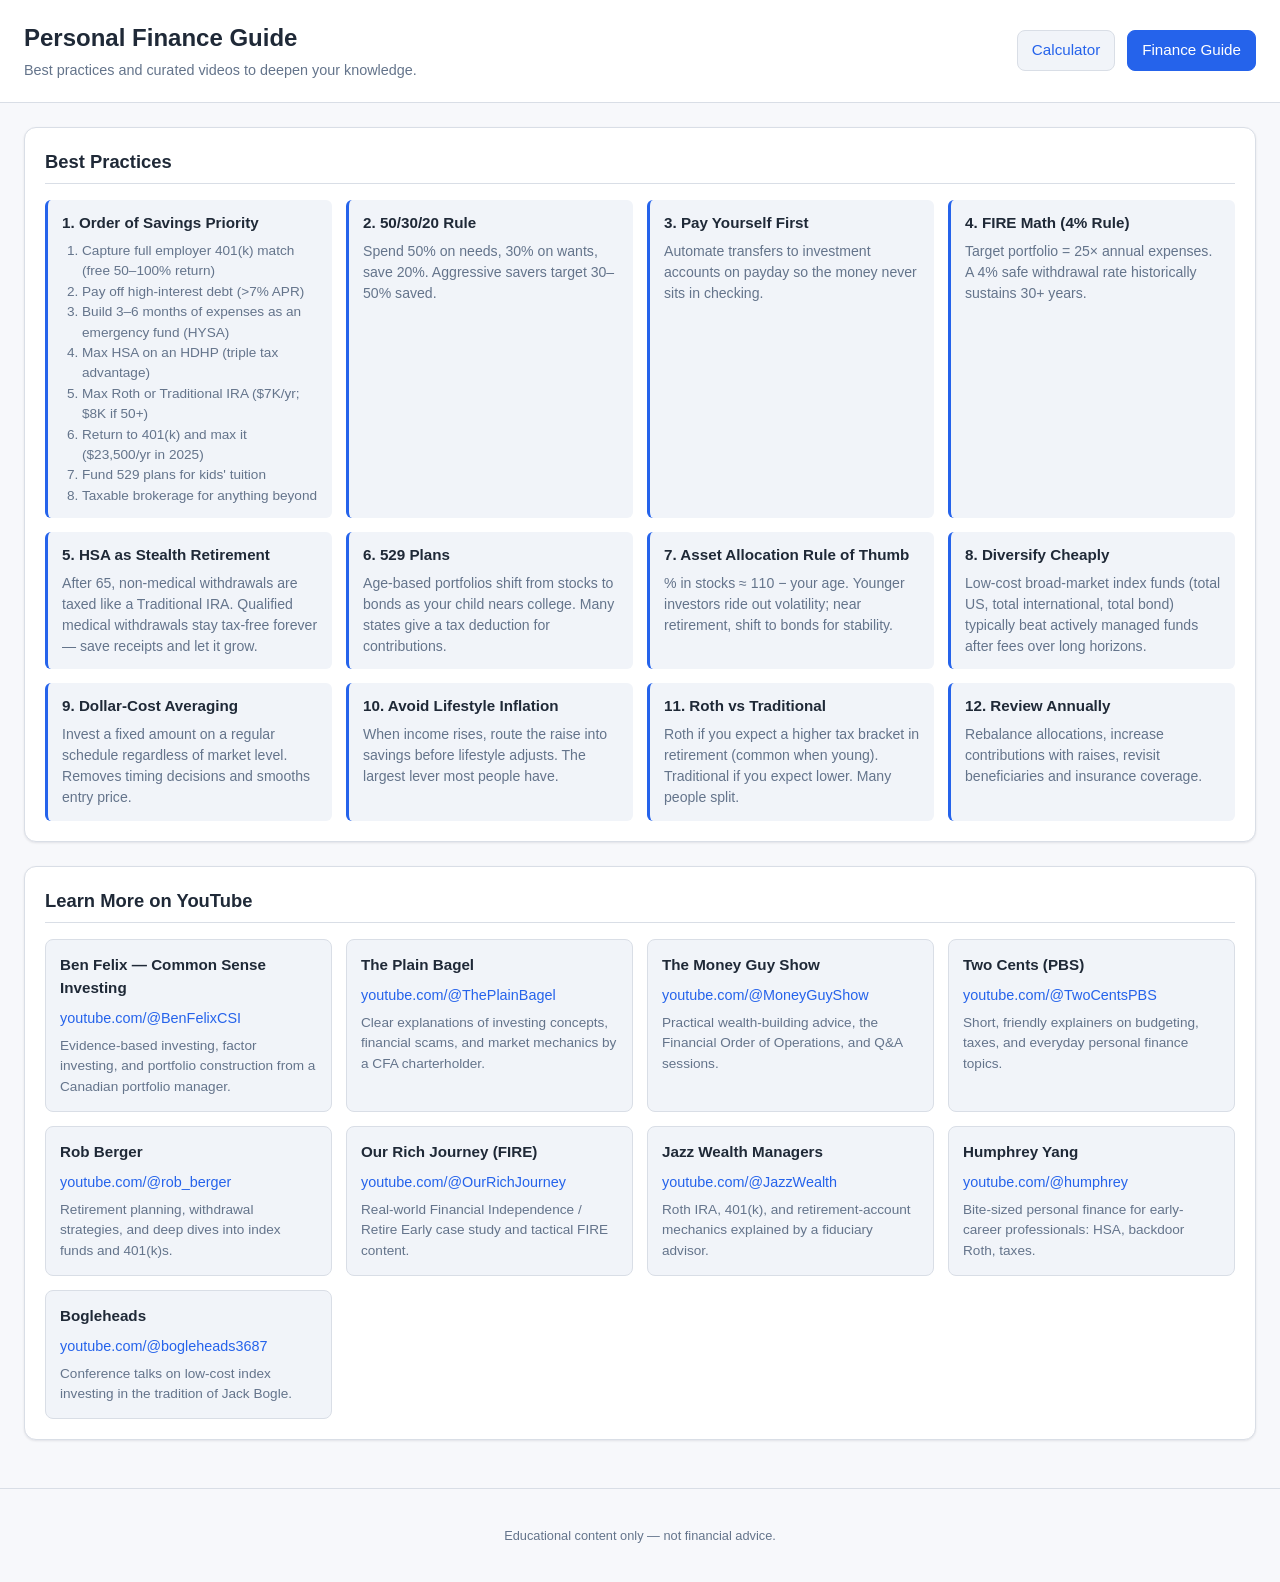
==== personal-finance.html @ 5ec2acc9 "Redesign calculator and split finance guide into its own page - Move Personal Finance best practices" ====
<!DOCTYPE html>
<html lang="en">
<head>
  <meta charset="UTF-8" />
  <meta name="viewport" content="width=device-width, initial-scale=1.0" />
  <title>Personal Finance Guide</title>
  <link rel="stylesheet" href="styles.css" />
</head>
<body>
  <header class="site-header">
    <div class="header-inner">
      <div>
        <h1>Personal Finance Guide</h1>
        <p>Best practices and curated videos to deepen your knowledge.</p>
      </div>
      <nav class="top-nav">
        <a href="index.html">Calculator</a>
        <a href="personal-finance.html" class="active">Finance Guide</a>
      </nav>
    </div>
  </header>

  <main>
    <section>
      <h2>Best Practices</h2>
      <div class="tips-grid">
        <div class="tip">
          <h4>1. Order of Savings Priority</h4>
          <ol>
            <li>Capture full employer 401(k) match (free 50&ndash;100% return)</li>
            <li>Pay off high-interest debt (&gt;7% APR)</li>
            <li>Build 3&ndash;6 months of expenses as an emergency fund (HYSA)</li>
            <li>Max HSA on an HDHP (triple tax advantage)</li>
            <li>Max Roth or Traditional IRA ($7K/yr; $8K if 50+)</li>
            <li>Return to 401(k) and max it ($23,500/yr in 2025)</li>
            <li>Fund 529 plans for kids' tuition</li>
            <li>Taxable brokerage for anything beyond</li>
          </ol>
        </div>
        <div class="tip">
          <h4>2. 50/30/20 Rule</h4>
          <p>Spend 50% on needs, 30% on wants, save 20%. Aggressive savers target 30&ndash;50% saved.</p>
        </div>
        <div class="tip">
          <h4>3. Pay Yourself First</h4>
          <p>Automate transfers to investment accounts on payday so the money never sits in checking.</p>
        </div>
        <div class="tip">
          <h4>4. FIRE Math (4% Rule)</h4>
          <p>Target portfolio = 25&times; annual expenses. A 4% safe withdrawal rate historically sustains 30+ years.</p>
        </div>
        <div class="tip">
          <h4>5. HSA as Stealth Retirement</h4>
          <p>After 65, non-medical withdrawals are taxed like a Traditional IRA. Qualified medical withdrawals stay tax-free forever &mdash; save receipts and let it grow.</p>
        </div>
        <div class="tip">
          <h4>6. 529 Plans</h4>
          <p>Age-based portfolios shift from stocks to bonds as your child nears college. Many states give a tax deduction for contributions.</p>
        </div>
        <div class="tip">
          <h4>7. Asset Allocation Rule of Thumb</h4>
          <p>% in stocks &asymp; 110 &minus; your age. Younger investors ride out volatility; near retirement, shift to bonds for stability.</p>
        </div>
        <div class="tip">
          <h4>8. Diversify Cheaply</h4>
          <p>Low-cost broad-market index funds (total US, total international, total bond) typically beat actively managed funds after fees over long horizons.</p>
        </div>
        <div class="tip">
          <h4>9. Dollar-Cost Averaging</h4>
          <p>Invest a fixed amount on a regular schedule regardless of market level. Removes timing decisions and smooths entry price.</p>
        </div>
        <div class="tip">
          <h4>10. Avoid Lifestyle Inflation</h4>
          <p>When income rises, route the raise into savings before lifestyle adjusts. The largest lever most people have.</p>
        </div>
        <div class="tip">
          <h4>11. Roth vs Traditional</h4>
          <p>Roth if you expect a higher tax bracket in retirement (common when young). Traditional if you expect lower. Many people split.</p>
        </div>
        <div class="tip">
          <h4>12. Review Annually</h4>
          <p>Rebalance allocations, increase contributions with raises, revisit beneficiaries and insurance coverage.</p>
        </div>
      </div>
    </section>

    <section>
      <h2>Learn More on YouTube</h2>
      <div class="video-grid">
        <div class="video-card">
          <h4>Ben Felix &mdash; Common Sense Investing</h4>
          <a href="https://www.youtube.com/@BenFelixCSI" target="_blank" rel="noopener">youtube.com/@BenFelixCSI</a>
          <p>Evidence-based investing, factor investing, and portfolio construction from a Canadian portfolio manager.</p>
        </div>
        <div class="video-card">
          <h4>The Plain Bagel</h4>
          <a href="https://www.youtube.com/@ThePlainBagel" target="_blank" rel="noopener">youtube.com/@ThePlainBagel</a>
          <p>Clear explanations of investing concepts, financial scams, and market mechanics by a CFA charterholder.</p>
        </div>
        <div class="video-card">
          <h4>The Money Guy Show</h4>
          <a href="https://www.youtube.com/@MoneyGuyShow" target="_blank" rel="noopener">youtube.com/@MoneyGuyShow</a>
          <p>Practical wealth-building advice, the Financial Order of Operations, and Q&amp;A sessions.</p>
        </div>
        <div class="video-card">
          <h4>Two Cents (PBS)</h4>
          <a href="https://www.youtube.com/@TwoCentsPBS" target="_blank" rel="noopener">youtube.com/@TwoCentsPBS</a>
          <p>Short, friendly explainers on budgeting, taxes, and everyday personal finance topics.</p>
        </div>
        <div class="video-card">
          <h4>Rob Berger</h4>
          <a href="https://www.youtube.com/@rob_berger" target="_blank" rel="noopener">youtube.com/@rob_berger</a>
          <p>Retirement planning, withdrawal strategies, and deep dives into index funds and 401(k)s.</p>
        </div>
        <div class="video-card">
          <h4>Our Rich Journey (FIRE)</h4>
          <a href="https://www.youtube.com/@OurRichJourney" target="_blank" rel="noopener">youtube.com/@OurRichJourney</a>
          <p>Real-world Financial Independence / Retire Early case study and tactical FIRE content.</p>
        </div>
        <div class="video-card">
          <h4>Jazz Wealth Managers</h4>
          <a href="https://www.youtube.com/@JazzWealth" target="_blank" rel="noopener">youtube.com/@JazzWealth</a>
          <p>Roth IRA, 401(k), and retirement-account mechanics explained by a fiduciary advisor.</p>
        </div>
        <div class="video-card">
          <h4>Humphrey Yang</h4>
          <a href="https://www.youtube.com/@humphrey" target="_blank" rel="noopener">youtube.com/@humphrey</a>
          <p>Bite-sized personal finance for early-career professionals: HSA, backdoor Roth, taxes.</p>
        </div>
        <div class="video-card">
          <h4>Bogleheads</h4>
          <a href="https://www.youtube.com/@bogleheads3687" target="_blank" rel="noopener">youtube.com/@bogleheads3687</a>
          <p>Conference talks on low-cost index investing in the tradition of Jack Bogle.</p>
        </div>
      </div>
    </section>
  </main>

  <footer>
    <p>Educational content only &mdash; not financial advice.</p>
  </footer>
</body>
</html>
---- styles.css ----
:root {
  --bg: #f7f8fb;
  --panel: #ffffff;
  --panel-2: #f1f4f9;
  --border: #d9dee6;
  --text: #1f2937;
  --muted: #64748b;
  --accent: #2563eb;
  --accent-2: #7c3aed;
  --good: #16a34a;
  --warn: #d97706;
  --bad: #dc2626;
  --shadow: 0 1px 3px rgba(15, 23, 42, 0.06), 0 1px 2px rgba(15, 23, 42, 0.04);
}

* { box-sizing: border-box; }

body {
  margin: 0;
  font-family: -apple-system, BlinkMacSystemFont, "Segoe UI", Roboto, sans-serif;
  background: var(--bg);
  color: var(--text);
  line-height: 1.5;
}

header.site-header {
  background: var(--panel);
  border-bottom: 1px solid var(--border);
  padding: 20px 24px;
}
header.site-header .header-inner {
  max-width: 1400px;
  margin: 0 auto;
  display: flex;
  align-items: center;
  justify-content: space-between;
  flex-wrap: wrap;
  gap: 12px;
}
header.site-header h1 {
  margin: 0;
  font-size: 1.5rem;
  color: var(--text);
}
header.site-header p {
  margin: 4px 0 0;
  color: var(--muted);
  font-size: 0.9rem;
}

nav.top-nav {
  display: flex;
  gap: 12px;
  align-items: center;
}
nav.top-nav a {
  color: var(--accent);
  text-decoration: none;
  font-weight: 500;
  font-size: 0.95rem;
  padding: 8px 14px;
  border: 1px solid var(--border);
  border-radius: 8px;
  background: var(--panel-2);
  transition: background 0.15s, border-color 0.15s;
}
nav.top-nav a:hover {
  background: #e8efff;
  border-color: var(--accent);
}
nav.top-nav a.active {
  background: var(--accent);
  color: #fff;
  border-color: var(--accent);
}

main {
  max-width: 1400px;
  margin: 0 auto;
  padding: 24px;
}

section {
  background: var(--panel);
  border: 1px solid var(--border);
  border-radius: 12px;
  padding: 20px;
  margin-bottom: 24px;
  box-shadow: var(--shadow);
}
section h2 {
  margin: 0 0 16px;
  font-size: 1.15rem;
  color: var(--text);
  border-bottom: 1px solid var(--border);
  padding-bottom: 8px;
}

.inputs-grid {
  display: grid;
  grid-template-columns: repeat(auto-fit, minmax(190px, 1fr));
  gap: 16px;
}

.input-group { display: flex; flex-direction: column; gap: 6px; }
.input-group label {
  font-size: 0.85rem;
  color: var(--muted);
  font-weight: 500;
}
.input-group input[type="number"] {
  background: var(--panel);
  border: 1px solid var(--border);
  border-radius: 8px;
  padding: 10px 12px;
  color: var(--text);
  font-size: 1rem;
}
.input-group input[type="number"]:focus {
  outline: none;
  border-color: var(--accent);
}

.sliders-grid {
  display: grid;
  grid-template-columns: repeat(auto-fit, minmax(260px, 1fr));
  gap: 14px;
}
.slider-row {
  background: var(--panel-2);
  padding: 12px 14px;
  border-radius: 8px;
  border: 1px solid var(--border);
}
.slider-row .label-row {
  display: flex;
  justify-content: space-between;
  align-items: baseline;
  margin-bottom: 8px;
}
.slider-row .label-row .name {
  font-size: 0.9rem;
  color: var(--text);
  font-weight: 500;
}
.slider-row .label-row .value {
  font-size: 0.9rem;
  color: var(--accent);
  font-weight: 600;
  font-variant-numeric: tabular-nums;
}
.slider-row .sub {
  font-size: 0.78rem;
  color: var(--muted);
  margin-top: 4px;
}
input[type="range"] {
  width: 100%;
  accent-color: var(--accent);
}

.two-col {
  display: grid;
  grid-template-columns: 1fr 1fr;
  gap: 24px;
}
@media (max-width: 900px) {
  .two-col { grid-template-columns: 1fr; }
}

.kpi-grid {
  display: grid;
  grid-template-columns: repeat(auto-fit, minmax(180px, 1fr));
  gap: 12px;
}
.kpi {
  background: var(--panel-2);
  border: 1px solid var(--border);
  border-radius: 8px;
  padding: 12px 14px;
}
.kpi .kpi-label {
  font-size: 0.78rem;
  color: var(--muted);
  text-transform: uppercase;
  letter-spacing: 0.04em;
}
.kpi .kpi-value {
  font-size: 1.3rem;
  font-weight: 600;
  color: var(--text);
  font-variant-numeric: tabular-nums;
  margin-top: 4px;
}
.kpi .kpi-sub {
  font-size: 0.8rem;
  color: var(--muted);
  margin-top: 2px;
}

.chart-wrap {
  position: relative;
  height: 320px;
}
.chart-wrap.small { height: 260px; }

.summary-table {
  width: 100%;
  font-size: 0.85rem;
  border-collapse: collapse;
}
.summary-table th, .summary-table td {
  padding: 8px 6px;
  text-align: right;
  border-bottom: 1px solid var(--border);
  font-variant-numeric: tabular-nums;
}
.summary-table th {
  color: var(--muted);
  font-weight: 500;
  background: var(--panel-2);
}
.summary-table th:first-child,
.summary-table td:first-child { text-align: left; }
.summary-table tr.total td {
  font-weight: 600;
  color: var(--accent);
  border-top: 2px solid var(--border);
}

button {
  background: var(--accent);
  color: #fff;
  border: 1px solid var(--accent);
  border-radius: 6px;
  padding: 8px 14px;
  cursor: pointer;
  font-size: 0.85rem;
  font-weight: 500;
}
button.secondary {
  background: var(--panel-2);
  color: var(--text);
  border-color: var(--border);
}
button:hover { filter: brightness(0.96); }

.tips-grid {
  display: grid;
  grid-template-columns: repeat(auto-fit, minmax(280px, 1fr));
  gap: 14px;
}
.tip {
  background: var(--panel-2);
  border-left: 3px solid var(--accent);
  border-radius: 6px;
  padding: 12px 14px;
}
.tip h4 {
  margin: 0 0 6px;
  font-size: 0.95rem;
  color: var(--text);
}
.tip p {
  margin: 0;
  font-size: 0.88rem;
  color: var(--muted);
}
.tip ol {
  margin: 6px 0 0;
  padding-left: 20px;
  font-size: 0.85rem;
  color: var(--muted);
}

.video-grid {
  display: grid;
  grid-template-columns: repeat(auto-fit, minmax(280px, 1fr));
  gap: 14px;
}
.video-card {
  background: var(--panel-2);
  border: 1px solid var(--border);
  border-radius: 8px;
  padding: 14px;
}
.video-card h4 {
  margin: 0 0 6px;
  font-size: 0.95rem;
  color: var(--text);
}
.video-card a {
  color: var(--accent);
  text-decoration: none;
  font-weight: 500;
  font-size: 0.9rem;
}
.video-card a:hover { text-decoration: underline; }
.video-card p {
  margin: 6px 0 0;
  font-size: 0.85rem;
  color: var(--muted);
}

.toggle-group {
  display: inline-flex;
  background: var(--panel-2);
  border: 1px solid var(--border);
  border-radius: 8px;
  padding: 2px;
}
.toggle-group button {
  background: transparent;
  color: var(--muted);
  border: none;
  padding: 6px 12px;
  font-size: 0.85rem;
  border-radius: 6px;
}
.toggle-group button.active {
  background: var(--accent);
  color: #fff;
}

footer {
  text-align: center;
  padding: 24px;
  font-size: 0.8rem;
  color: var(--muted);
  border-top: 1px solid var(--border);
}
footer code {
  background: var(--panel-2);
  padding: 2px 6px;
  border-radius: 4px;
}
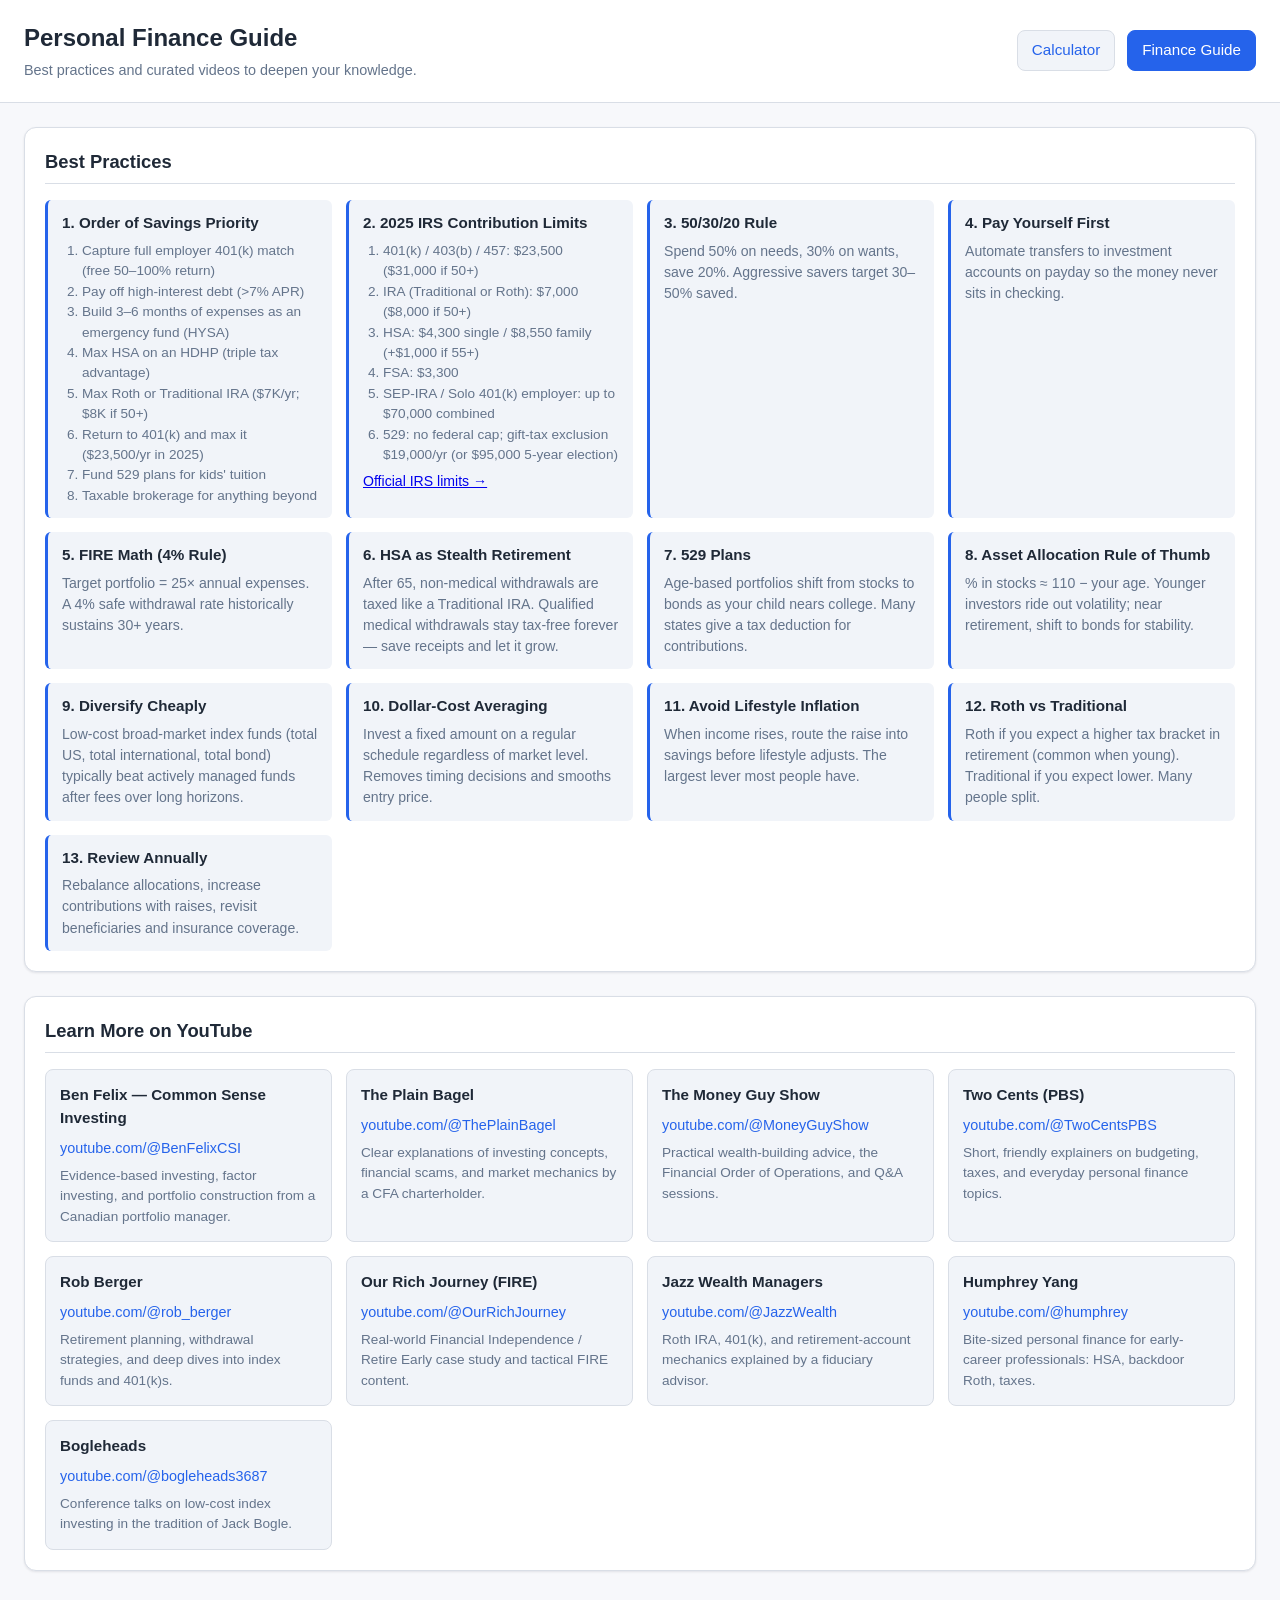
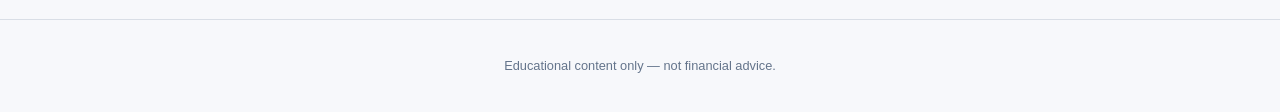
==== commit 2ac8f5b8: "Add IRS contribution limits tip with link to IRS.gov" ====
--- a/personal-finance.html
+++ b/personal-finance.html
@@ -38,47 +38,59 @@
           </ol>
         </div>
         <div class="tip">
-          <h4>2. 50/30/20 Rule</h4>
+          <h4>2. 2025 IRS Contribution Limits</h4>
+          <ol>
+            <li>401(k) / 403(b) / 457: $23,500 ($31,000 if 50+)</li>
+            <li>IRA (Traditional or Roth): $7,000 ($8,000 if 50+)</li>
+            <li>HSA: $4,300 single / $8,550 family (+$1,000 if 55+)</li>
+            <li>FSA: $3,300</li>
+            <li>SEP-IRA / Solo 401(k) employer: up to $70,000 combined</li>
+            <li>529: no federal cap; gift-tax exclusion $19,000/yr (or $95,000 5-year election)</li>
+          </ol>
+          <p style="margin-top:6px;"><a href="https://www.irs.gov/retirement-plans/plan-participant-employee/retirement-topics-contributions" target="_blank" rel="noopener">Official IRS limits &rarr;</a></p>
+        </div>
+        <div class="tip">
+          <h4>3. 50/30/20 Rule</h4>
           <p>Spend 50% on needs, 30% on wants, save 20%. Aggressive savers target 30&ndash;50% saved.</p>
         </div>
         <div class="tip">
-          <h4>3. Pay Yourself First</h4>
+          <h4>4. Pay Yourself First</h4>
           <p>Automate transfers to investment accounts on payday so the money never sits in checking.</p>
         </div>
         <div class="tip">
-          <h4>4. FIRE Math (4% Rule)</h4>
+          <h4>5. FIRE Math (4% Rule)</h4>
           <p>Target portfolio = 25&times; annual expenses. A 4% safe withdrawal rate historically sustains 30+ years.</p>
         </div>
         <div class="tip">
-          <h4>5. HSA as Stealth Retirement</h4>
+          <h4>6. HSA as Stealth Retirement</h4>
           <p>After 65, non-medical withdrawals are taxed like a Traditional IRA. Qualified medical withdrawals stay tax-free forever &mdash; save receipts and let it grow.</p>
         </div>
         <div class="tip">
-          <h4>6. 529 Plans</h4>
+          <h4>7. 529 Plans</h4>
           <p>Age-based portfolios shift from stocks to bonds as your child nears college. Many states give a tax deduction for contributions.</p>
         </div>
         <div class="tip">
-          <h4>7. Asset Allocation Rule of Thumb</h4>
+          <h4>8. Asset Allocation Rule of Thumb</h4>
           <p>% in stocks &asymp; 110 &minus; your age. Younger investors ride out volatility; near retirement, shift to bonds for stability.</p>
         </div>
         <div class="tip">
-          <h4>8. Diversify Cheaply</h4>
+          <h4>9. Diversify Cheaply</h4>
           <p>Low-cost broad-market index funds (total US, total international, total bond) typically beat actively managed funds after fees over long horizons.</p>
         </div>
         <div class="tip">
-          <h4>9. Dollar-Cost Averaging</h4>
+          <h4>10. Dollar-Cost Averaging</h4>
           <p>Invest a fixed amount on a regular schedule regardless of market level. Removes timing decisions and smooths entry price.</p>
         </div>
         <div class="tip">
-          <h4>10. Avoid Lifestyle Inflation</h4>
+          <h4>11. Avoid Lifestyle Inflation</h4>
           <p>When income rises, route the raise into savings before lifestyle adjusts. The largest lever most people have.</p>
         </div>
         <div class="tip">
-          <h4>11. Roth vs Traditional</h4>
+          <h4>12. Roth vs Traditional</h4>
           <p>Roth if you expect a higher tax bracket in retirement (common when young). Traditional if you expect lower. Many people split.</p>
         </div>
         <div class="tip">
-          <h4>12. Review Annually</h4>
+          <h4>13. Review Annually</h4>
           <p>Rebalance allocations, increase contributions with raises, revisit beneficiaries and insurance coverage.</p>
         </div>
       </div>
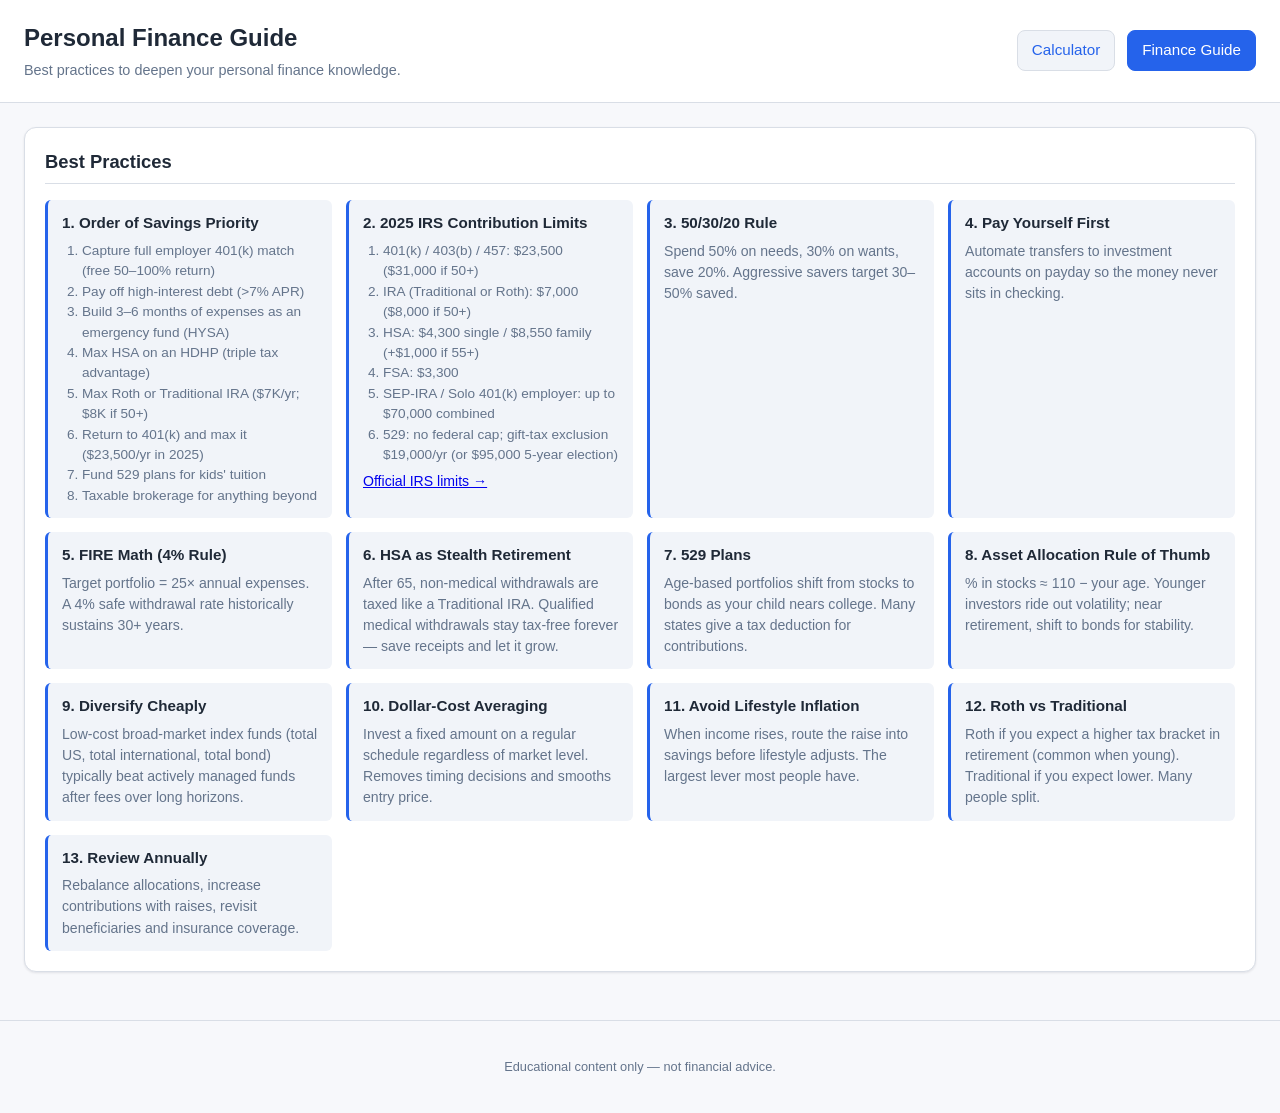
==== commit e7ef87b9: "Terminate kids' 529 at college, clarify salary pie labels, drop YouTube section - Kids' 529 balance " ====
--- a/personal-finance.html
+++ b/personal-finance.html
@@ -11,7 +11,7 @@
     <div class="header-inner">
       <div>
         <h1>Personal Finance Guide</h1>
-        <p>Best practices and curated videos to deepen your knowledge.</p>
+        <p>Best practices to deepen your personal finance knowledge.</p>
       </div>
       <nav class="top-nav">
         <a href="index.html">Calculator</a>
@@ -96,56 +96,6 @@
       </div>
     </section>
 
-    <section>
-      <h2>Learn More on YouTube</h2>
-      <div class="video-grid">
-        <div class="video-card">
-          <h4>Ben Felix &mdash; Common Sense Investing</h4>
-          <a href="https://www.youtube.com/@BenFelixCSI" target="_blank" rel="noopener">youtube.com/@BenFelixCSI</a>
-          <p>Evidence-based investing, factor investing, and portfolio construction from a Canadian portfolio manager.</p>
-        </div>
-        <div class="video-card">
-          <h4>The Plain Bagel</h4>
-          <a href="https://www.youtube.com/@ThePlainBagel" target="_blank" rel="noopener">youtube.com/@ThePlainBagel</a>
-          <p>Clear explanations of investing concepts, financial scams, and market mechanics by a CFA charterholder.</p>
-        </div>
-        <div class="video-card">
-          <h4>The Money Guy Show</h4>
-          <a href="https://www.youtube.com/@MoneyGuyShow" target="_blank" rel="noopener">youtube.com/@MoneyGuyShow</a>
-          <p>Practical wealth-building advice, the Financial Order of Operations, and Q&amp;A sessions.</p>
-        </div>
-        <div class="video-card">
-          <h4>Two Cents (PBS)</h4>
-          <a href="https://www.youtube.com/@TwoCentsPBS" target="_blank" rel="noopener">youtube.com/@TwoCentsPBS</a>
-          <p>Short, friendly explainers on budgeting, taxes, and everyday personal finance topics.</p>
-        </div>
-        <div class="video-card">
-          <h4>Rob Berger</h4>
-          <a href="https://www.youtube.com/@rob_berger" target="_blank" rel="noopener">youtube.com/@rob_berger</a>
-          <p>Retirement planning, withdrawal strategies, and deep dives into index funds and 401(k)s.</p>
-        </div>
-        <div class="video-card">
-          <h4>Our Rich Journey (FIRE)</h4>
-          <a href="https://www.youtube.com/@OurRichJourney" target="_blank" rel="noopener">youtube.com/@OurRichJourney</a>
-          <p>Real-world Financial Independence / Retire Early case study and tactical FIRE content.</p>
-        </div>
-        <div class="video-card">
-          <h4>Jazz Wealth Managers</h4>
-          <a href="https://www.youtube.com/@JazzWealth" target="_blank" rel="noopener">youtube.com/@JazzWealth</a>
-          <p>Roth IRA, 401(k), and retirement-account mechanics explained by a fiduciary advisor.</p>
-        </div>
-        <div class="video-card">
-          <h4>Humphrey Yang</h4>
-          <a href="https://www.youtube.com/@humphrey" target="_blank" rel="noopener">youtube.com/@humphrey</a>
-          <p>Bite-sized personal finance for early-career professionals: HSA, backdoor Roth, taxes.</p>
-        </div>
-        <div class="video-card">
-          <h4>Bogleheads</h4>
-          <a href="https://www.youtube.com/@bogleheads3687" target="_blank" rel="noopener">youtube.com/@bogleheads3687</a>
-          <p>Conference talks on low-cost index investing in the tradition of Jack Bogle.</p>
-        </div>
-      </div>
-    </section>
   </main>
 
   <footer>
--- a/styles.css
+++ b/styles.css
@@ -273,35 +273,6 @@
   color: var(--muted);
 }
 
-.video-grid {
-  display: grid;
-  grid-template-columns: repeat(auto-fit, minmax(280px, 1fr));
-  gap: 14px;
-}
-.video-card {
-  background: var(--panel-2);
-  border: 1px solid var(--border);
-  border-radius: 8px;
-  padding: 14px;
-}
-.video-card h4 {
-  margin: 0 0 6px;
-  font-size: 0.95rem;
-  color: var(--text);
-}
-.video-card a {
-  color: var(--accent);
-  text-decoration: none;
-  font-weight: 500;
-  font-size: 0.9rem;
-}
-.video-card a:hover { text-decoration: underline; }
-.video-card p {
-  margin: 6px 0 0;
-  font-size: 0.85rem;
-  color: var(--muted);
-}
-
 .toggle-group {
   display: inline-flex;
   background: var(--panel-2);
